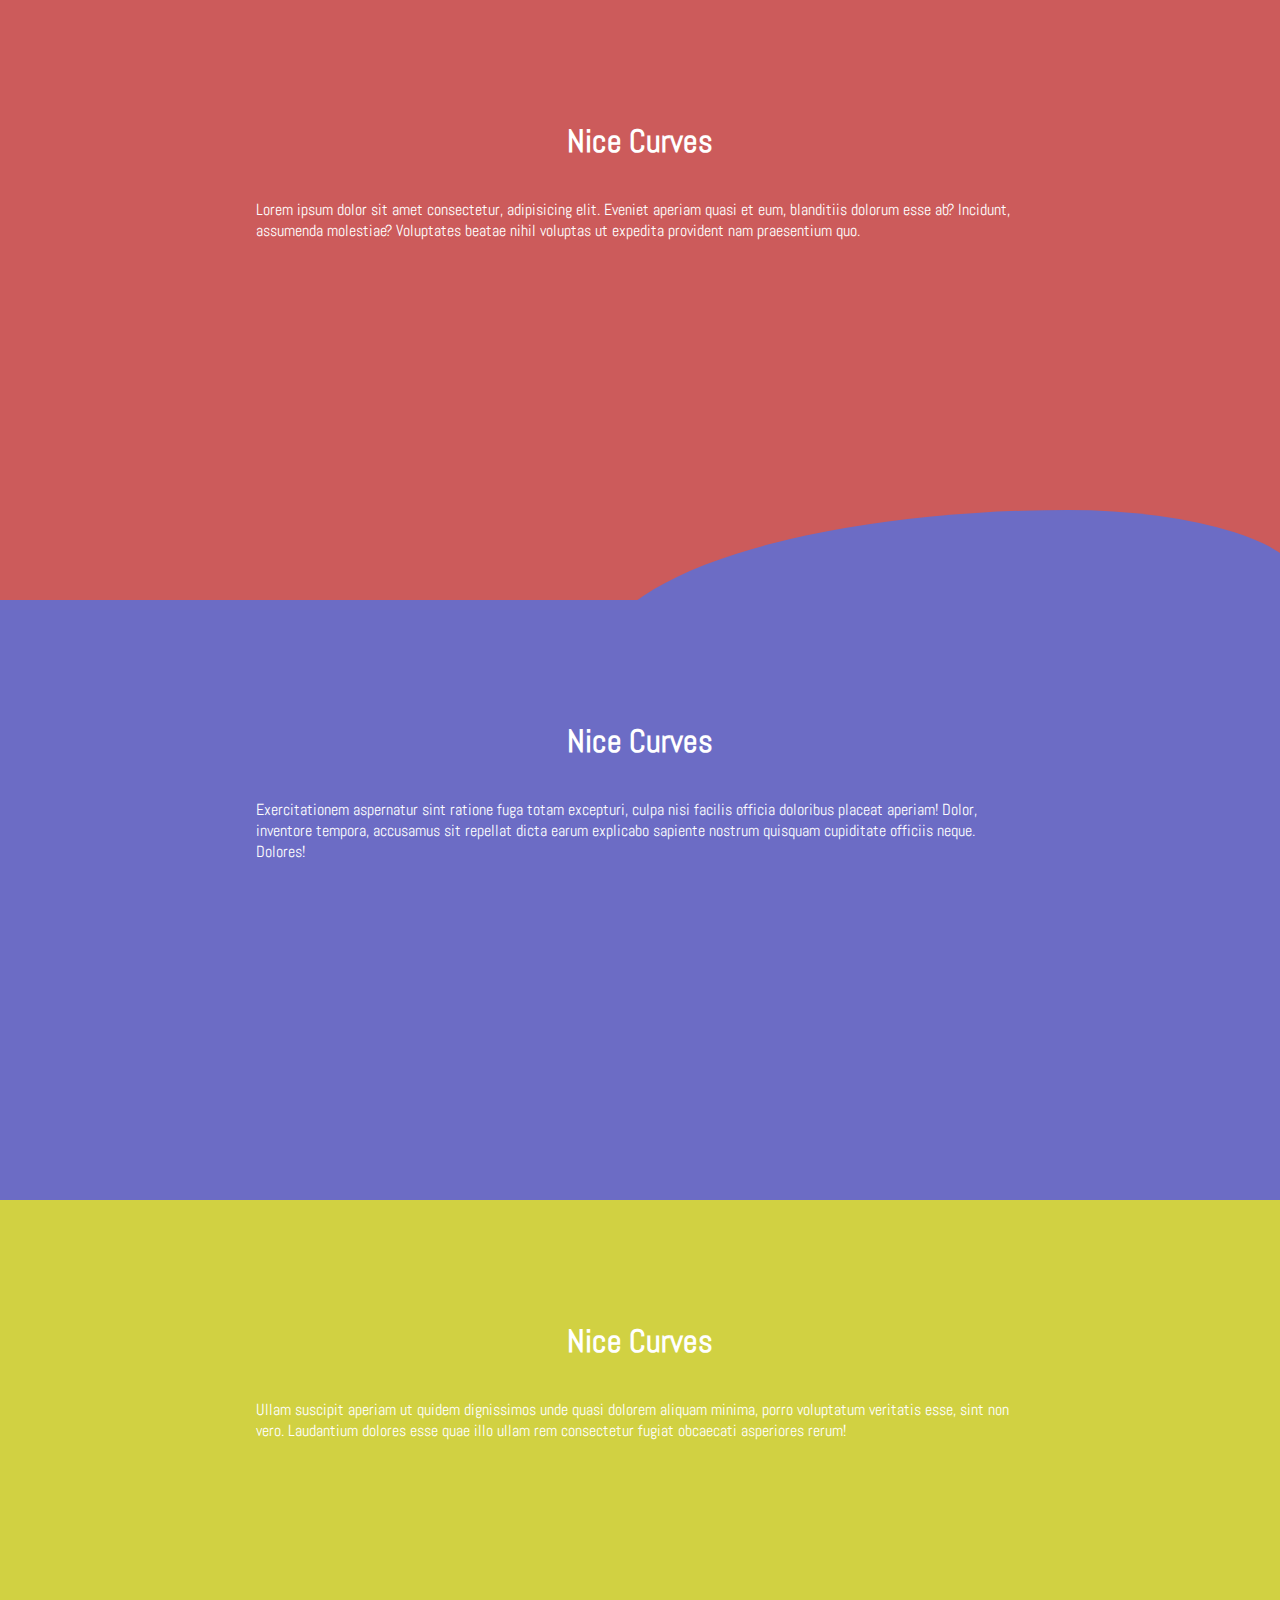
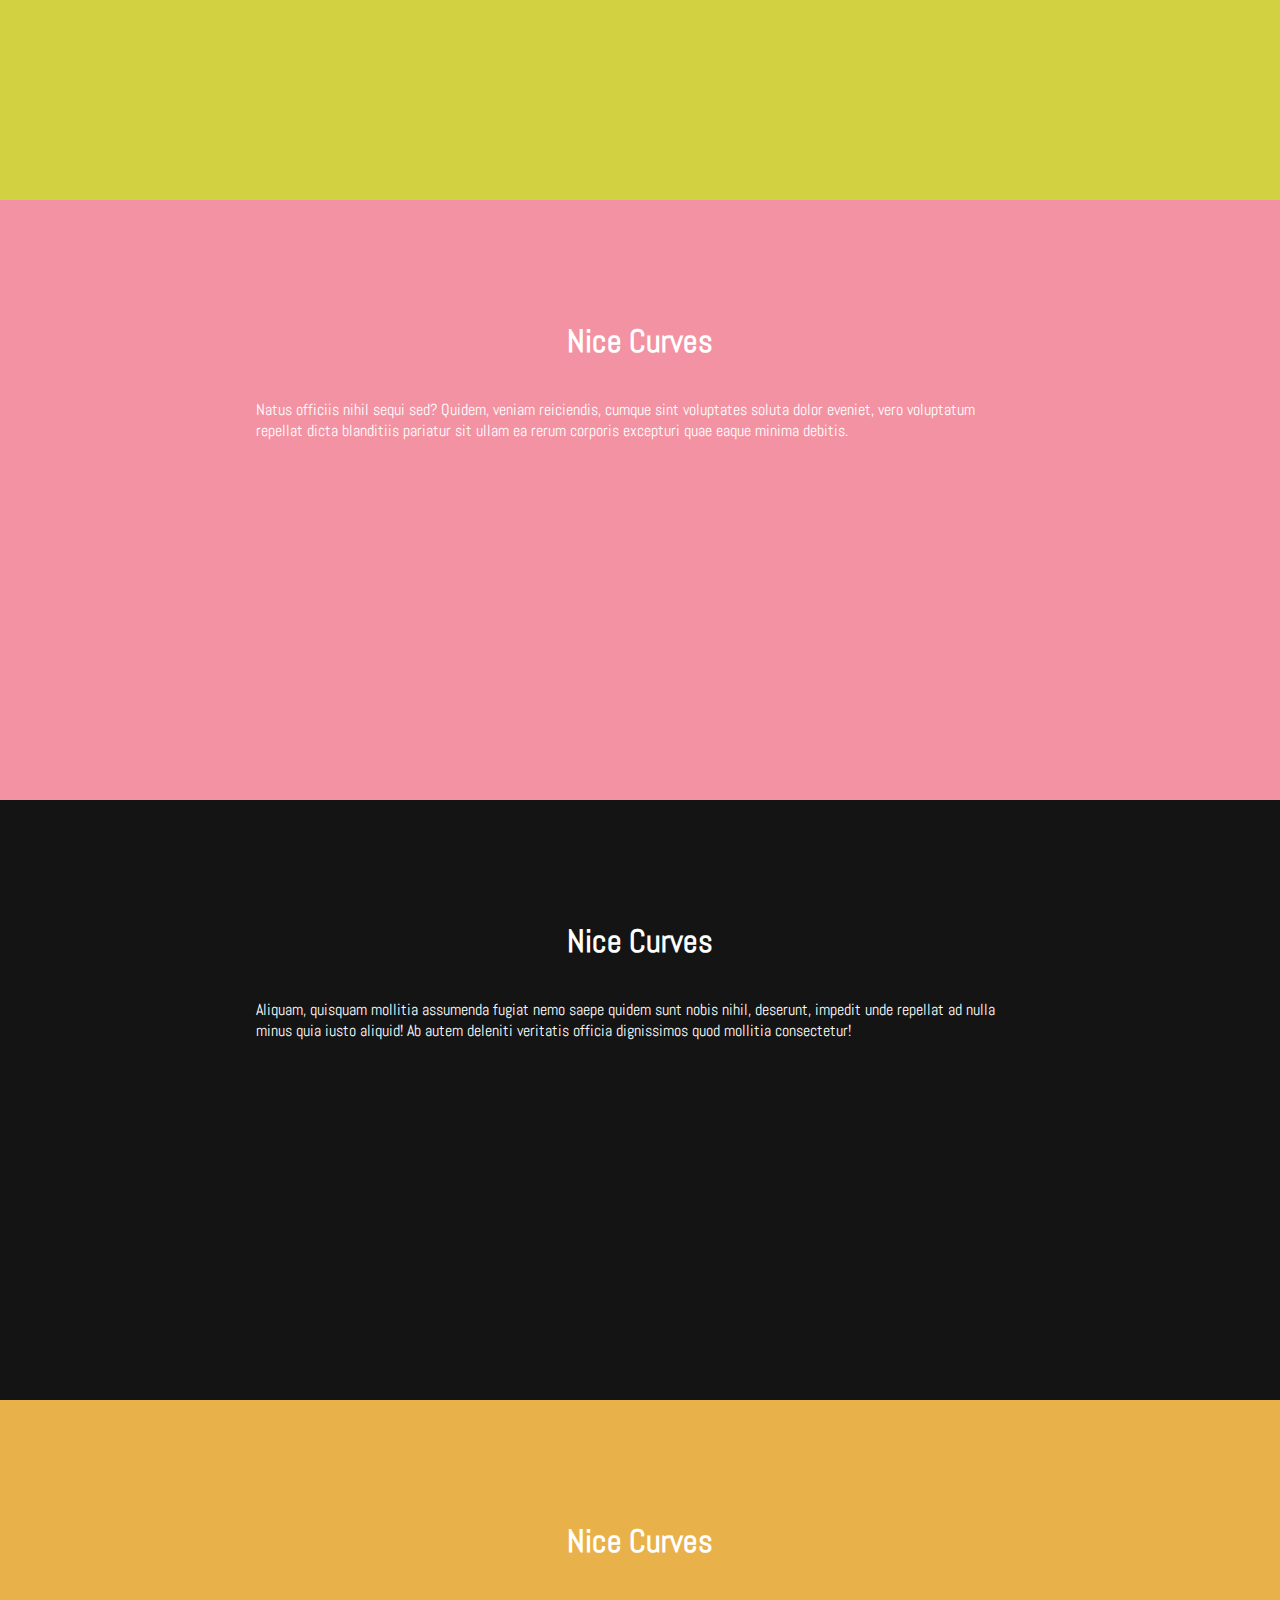
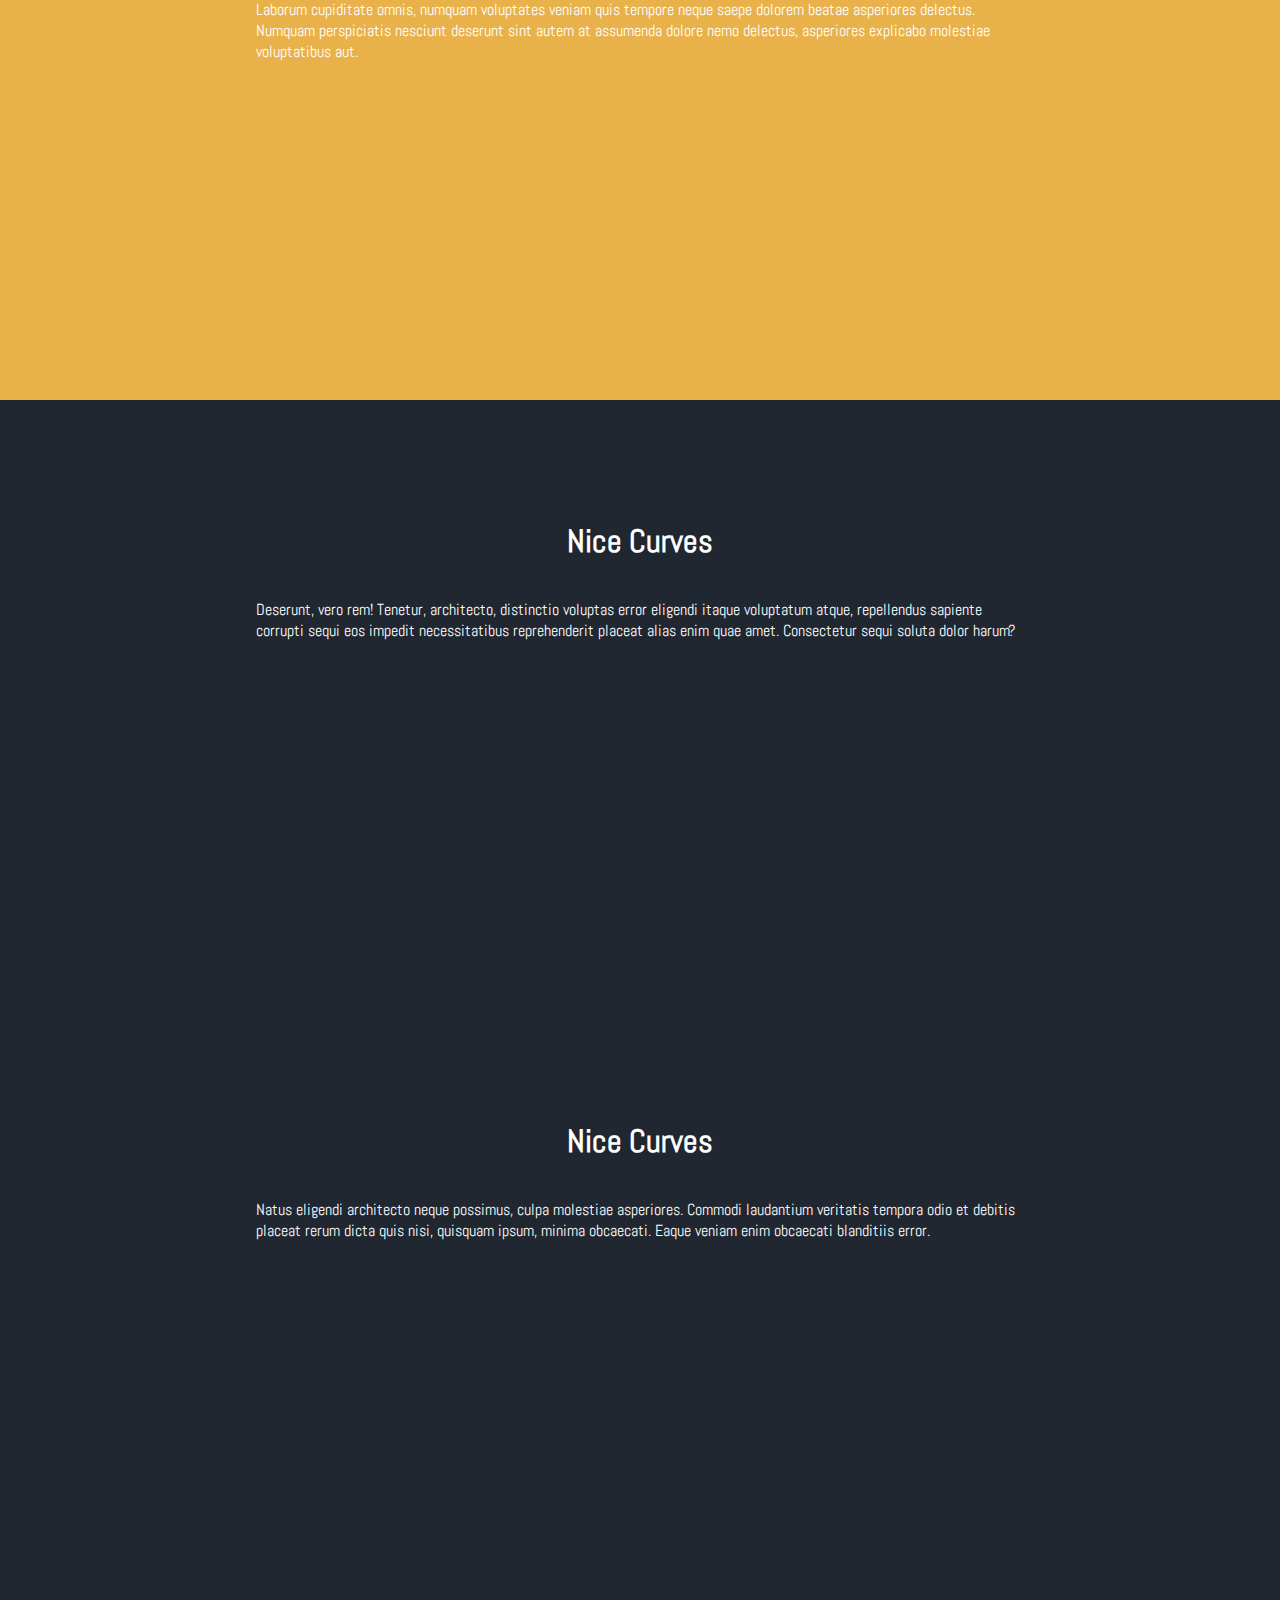
==== index.html @ 6b5265e4 "Add files via upload" ====
<!DOCTYPE html>
<html lang="en">
<head>
    <meta charset="UTF-8">
    <meta name="viewport" content="width=device-width, initial-scale=1.0">
    <title>Wavy Backgrounds</title>
    <link rel="preconnect" href="https://fonts.googleapis.com">
    <link rel="preconnect" href="https://fonts.gstatic.com" crossorigin>
    <link href="https://fonts.googleapis.com/css2?family=Abel&display=swap" rel="stylesheet">
    <link rel="stylesheet" href="style.css">
</head>
<body>

    <section class="red">
        <h1>Nice Curves</h1>
        <p>Lorem ipsum dolor sit amet consectetur, adipisicing elit. Eveniet aperiam quasi et eum, blanditiis dolorum esse ab? Incidunt, assumenda molestiae? Voluptates beatae nihil voluptas ut expedita provident nam praesentium quo.</p>
        <div class="curve"></div>
    </section>

    <section class="blue">
        <h1>Nice Curves</h1>
        <p>Exercitationem aspernatur sint ratione fuga totam excepturi, culpa nisi facilis officia doloribus placeat aperiam! Dolor, inventore tempora, accusamus sit repellat dicta earum explicabo sapiente nostrum quisquam cupiditate officiis neque. Dolores!</p>
    </section>

    <section class="yellow">
        <h1>Nice Curves</h1>
        <p>Ullam suscipit aperiam ut quidem dignissimos unde quasi dolorem aliquam minima, porro voluptatum veritatis esse, sint non vero. Laudantium dolores esse quae illo ullam rem consectetur fugiat obcaecati asperiores rerum!</p>
    </section>

    <section class="pink">
        <h1>Nice Curves</h1>
        <p>Natus officiis nihil sequi sed? Quidem, veniam reiciendis, cumque sint voluptates soluta dolor eveniet, vero voluptatum repellat dicta blanditiis pariatur sit ullam ea rerum corporis excepturi quae eaque minima debitis.</p>
    </section>

    <section class="black">
        <h1>Nice Curves</h1>
        <p>Aliquam, quisquam mollitia assumenda fugiat nemo saepe quidem sunt nobis nihil, deserunt, impedit unde repellat ad nulla minus quia iusto aliquid! Ab autem deleniti veritatis officia dignissimos quod mollitia consectetur!</p>
    </section>

    <section class="orange">
        <h1>Nice Curves</h1>
        <p>Laborum cupiditate omnis, numquam voluptates veniam quis tempore neque saepe dolorem beatae asperiores delectus. Numquam perspiciatis nesciunt deserunt sint autem at assumenda dolore nemo delectus, asperiores explicabo molestiae voluptatibus aut.</p>
    </section>

    <section>
        <h1>Nice Curves</h1>
        <p>Deserunt, vero rem! Tenetur, architecto, distinctio voluptas error eligendi itaque voluptatum atque, repellendus sapiente corrupti sequi eos impedit necessitatibus reprehenderit placeat alias enim quae amet. Consectetur sequi soluta dolor harum?</p>
    </section>
    
    <section>
        <h1>Nice Curves</h1>
        <p>Natus eligendi architecto neque possimus, culpa molestiae asperiores. Commodi laudantium veritatis tempora odio et debitis placeat rerum dicta quis nisi, quisquam ipsum, minima obcaecati. Eaque veniam enim obcaecati blanditiis error.</p>
    </section>    
    
</body>
</html>
---- style.css ----
*{
font-family: "Abel", sans-serif;
}

body{
    margin: 0;
    color: white;
    background: #202731;
    overflow-x: hidden;
}

section{
    position: relative;
    display: flex;
    flex-direction: column;
    align-items: center;
    min-height: 400px;
    padding: 100px 20vw;
}

.blue{
    background: rgb(108, 108, 197);
}

.pink{
    background: rgb(243, 146, 162);
}

.purple{
    background: rgb(173, 89, 173);
}

.orange{
    background: rgb(233, 177, 74);
}

.red{
    background: rgb(204, 91, 91);
}

.black{
    background: rgb(20, 20, 20);
}

.yellow{
    background: rgb(209, 209, 66);
}

.curve{
    position: absolute;
    height: 225px;
    width: 100%;
    bottom: 0;
}

.curve::before{
content:'';
display: block;
position: absolute;
border-radius: 100% 50%;
width: 55%;
height: 100%;
background-color: rgb(108, 108, 197);
transform: translate(85%, 60%);
}

.curve::after{
content:'';
display: block;
position: absolute;
border-radius: 100% 50%;
width: 55%;
height: 100%;
background-color: orange;
transform: translate(-4%, 40%);
z-index: -1;
}
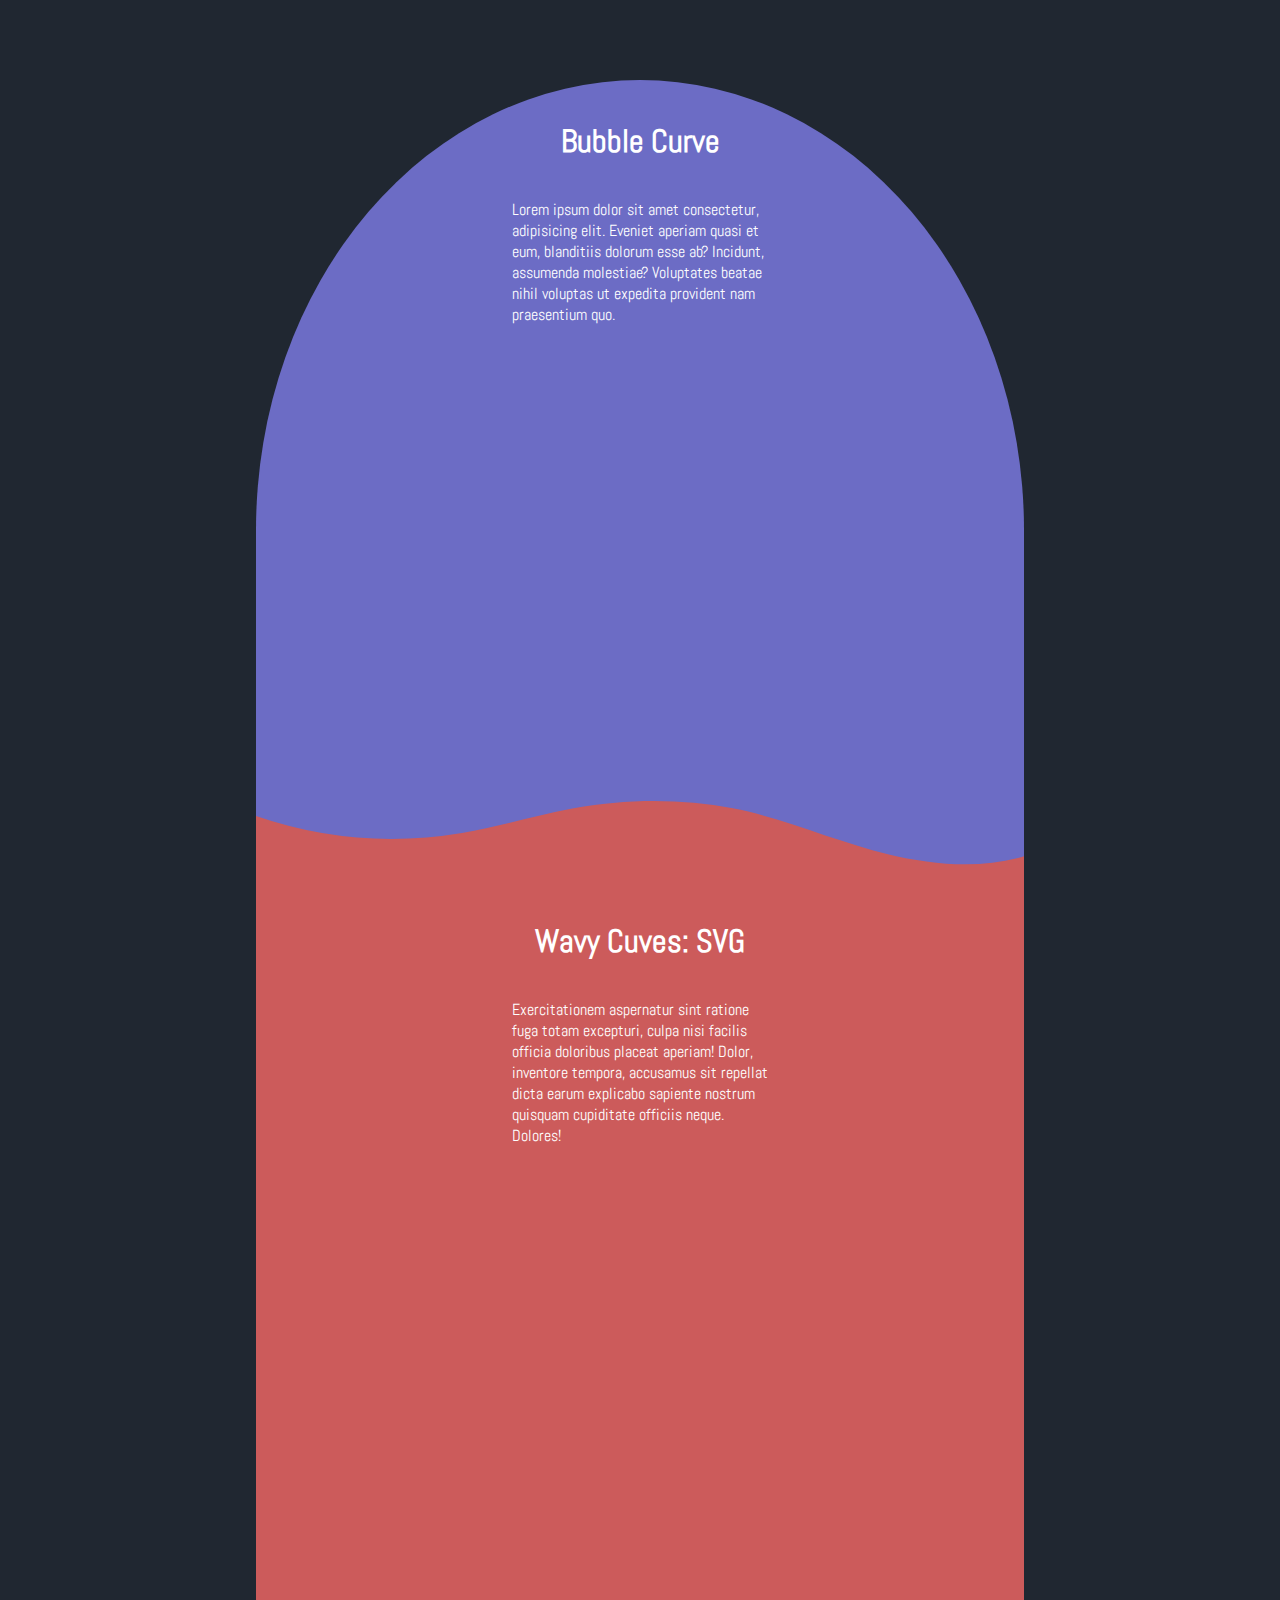
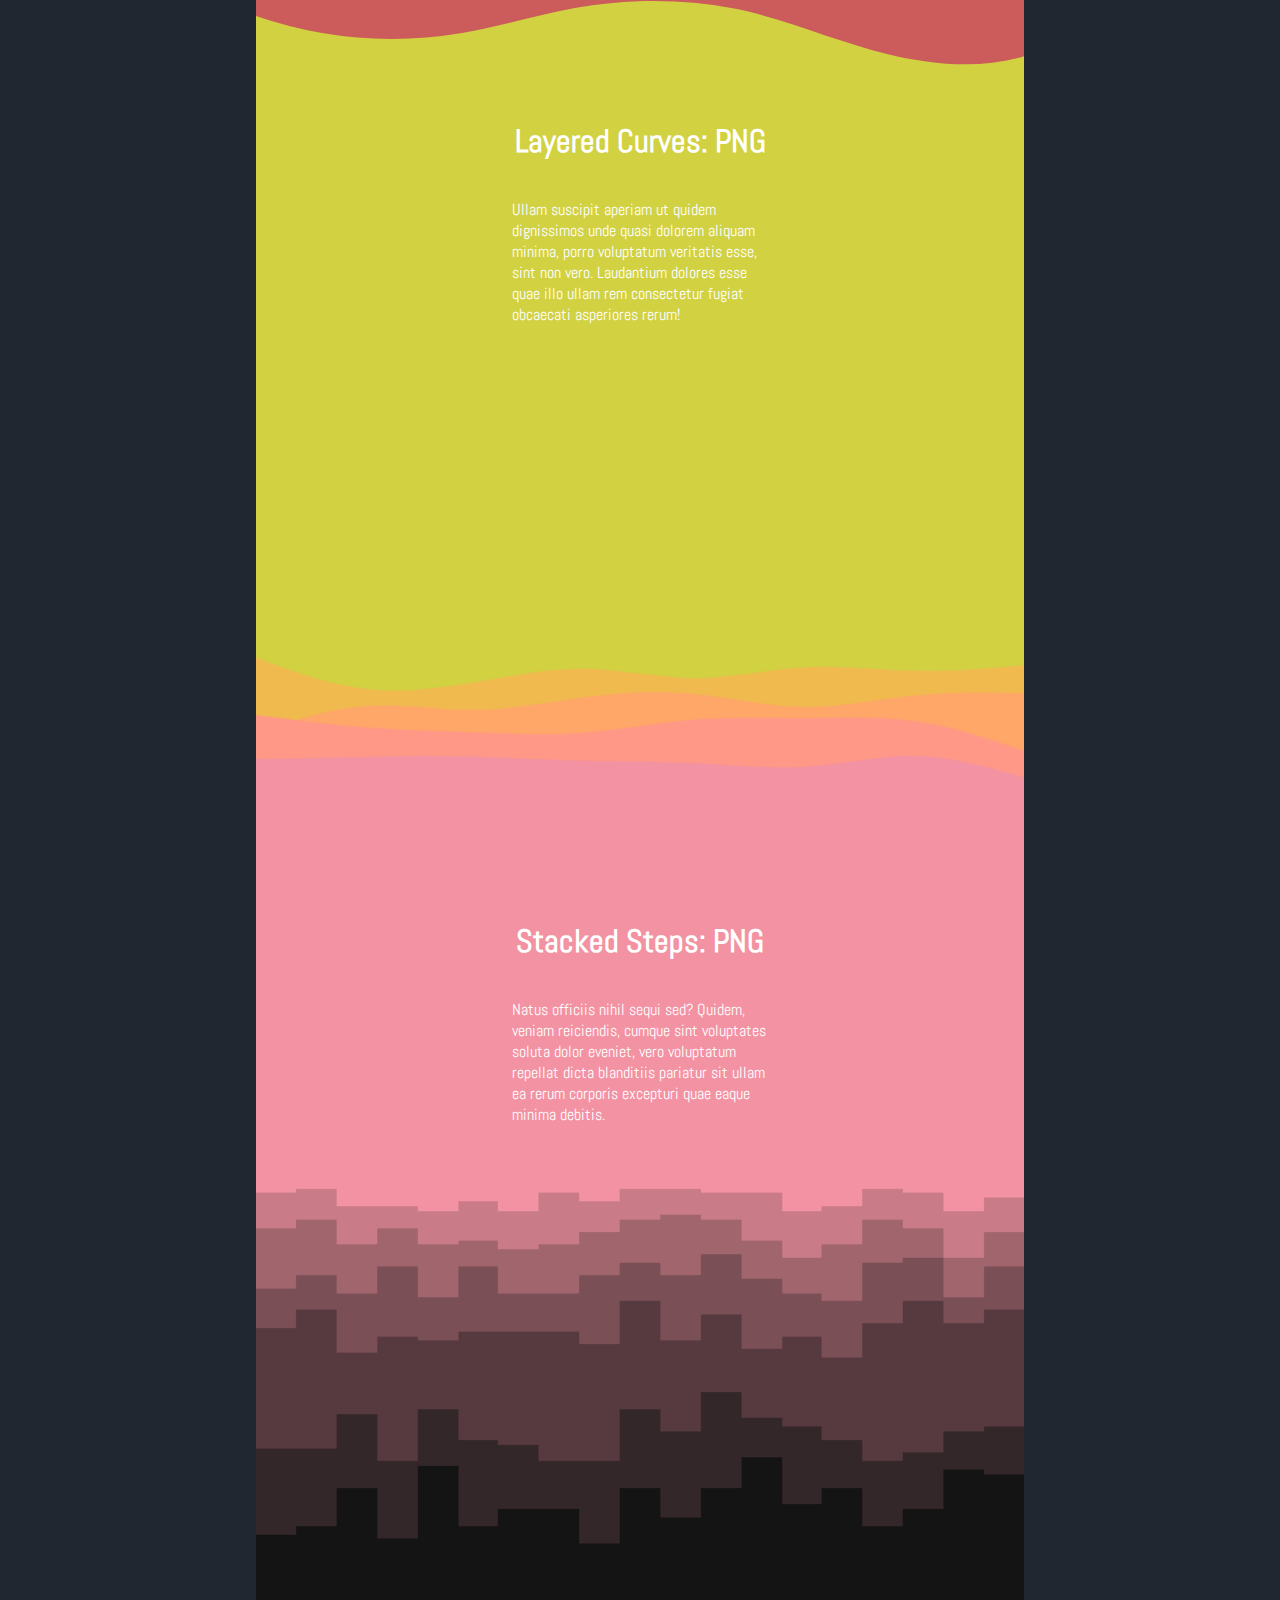
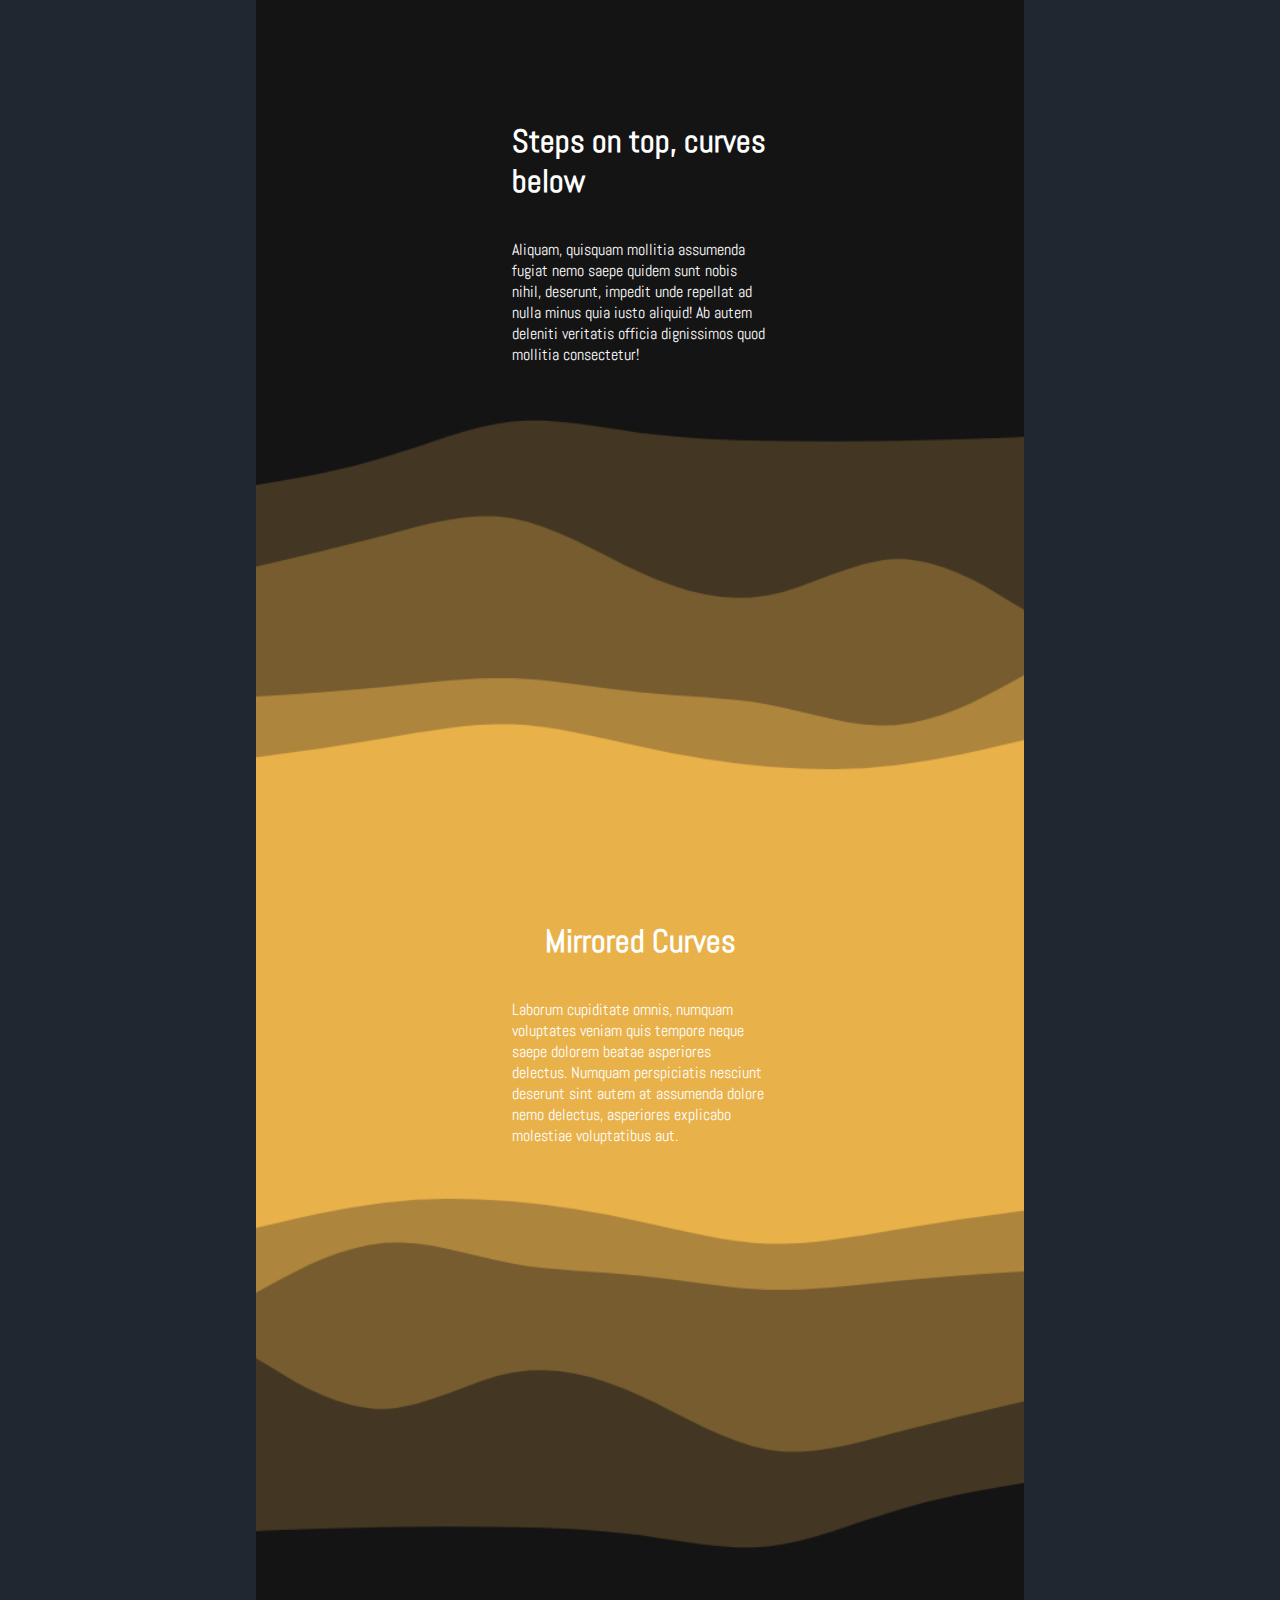
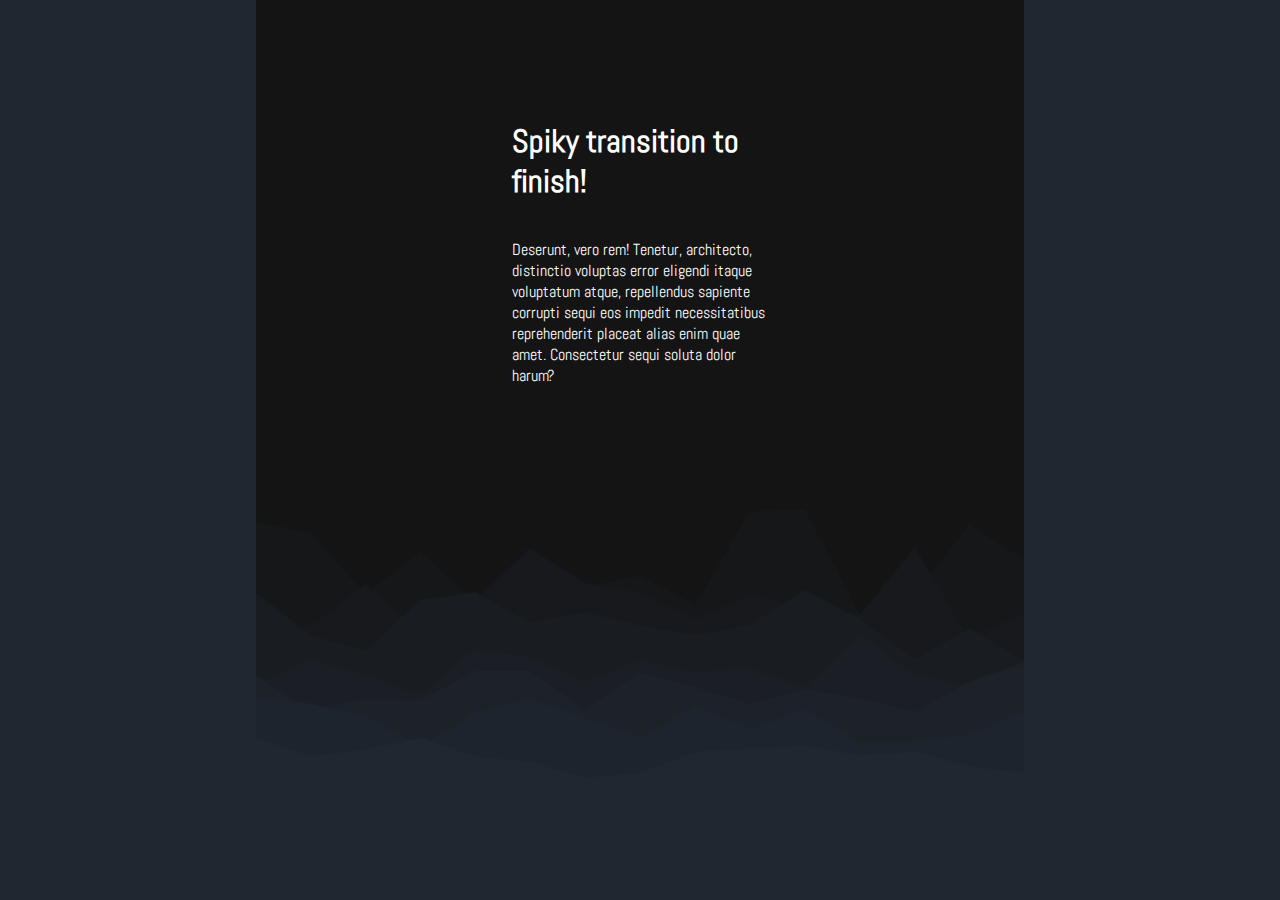
==== commit fd3d98c6: "Add files via upload" ====
--- a/index.html
+++ b/index.html
@@ -11,46 +11,73 @@
 </head>
 <body>
 
-    <section class="red">
-        <h1>Nice Curves</h1>
+    <section class=" bubble">
+        <h1>Bubble Curve</h1>
         <p>Lorem ipsum dolor sit amet consectetur, adipisicing elit. Eveniet aperiam quasi et eum, blanditiis dolorum esse ab? Incidunt, assumenda molestiae? Voluptates beatae nihil voluptas ut expedita provident nam praesentium quo.</p>
-        <div class="curve"></div>
+    
+       
+    
     </section>
 
-    <section class="blue">
-        <h1>Nice Curves</h1>
+    <section class="red">
+        <div class="custom-shape-divider-top-1721498366">
+            <svg data-name="Layer 1" xmlns="http://www.w3.org/2000/svg" viewBox="0 0 1200 120" preserveAspectRatio="none">
+                <path d="M321.39,56.44c58-10.79,114.16-30.13,172-41.86,82.39-16.72,168.19-17.73,250.45-.39C823.78,31,906.67,72,985.66,92.83c70.05,18.48,146.53,26.09,214.34,3V0H0V27.35A600.21,600.21,0,0,0,321.39,56.44Z" class="shape-fill"></path>
+            </svg>
+        </div>
+        
+        <h1>Wavy Cuves: SVG </h1>
         <p>Exercitationem aspernatur sint ratione fuga totam excepturi, culpa nisi facilis officia doloribus placeat aperiam! Dolor, inventore tempora, accusamus sit repellat dicta earum explicabo sapiente nostrum quisquam cupiditate officiis neque. Dolores!</p>
+    
+    
+        
     </section>
 
     <section class="yellow">
-        <h1>Nice Curves</h1>
+        <h1>Layered Curves: PNG</h1>
         <p>Ullam suscipit aperiam ut quidem dignissimos unde quasi dolorem aliquam minima, porro voluptatum veritatis esse, sint non vero. Laudantium dolores esse quae illo ullam rem consectetur fugiat obcaecati asperiores rerum!</p>
+    
+        <div class="custom-shape-divider-top-1721498257">
+            <svg data-name="Layer 1" xmlns="http://www.w3.org/2000/svg" viewBox="0 0 1200 120" preserveAspectRatio="none">
+                <path d="M321.39,56.44c58-10.79,114.16-30.13,172-41.86,82.39-16.72,168.19-17.73,250.45-.39C823.78,31,906.67,72,985.66,92.83c70.05,18.48,146.53,26.09,214.34,3V0H0V27.35A600.21,600.21,0,0,0,321.39,56.44Z" class="shape-fill"></path>
+            </svg>
+        </div>
+        <div class="spacer layer1"></div>
     </section>
 
+   
+
     <section class="pink">
-        <h1>Nice Curves</h1>
+        <h1>Stacked Steps: PNG</h1>
         <p>Natus officiis nihil sequi sed? Quidem, veniam reiciendis, cumque sint voluptates soluta dolor eveniet, vero voluptatum repellat dicta blanditiis pariatur sit ullam ea rerum corporis excepturi quae eaque minima debitis.</p>
+    
+    <div class="spacer layer2"></div>
+    
     </section>
 
     <section class="black">
-        <h1>Nice Curves</h1>
+        <div class="spacer layer3 flip"></div>
+        <h1>Steps on top, curves below</h1>
         <p>Aliquam, quisquam mollitia assumenda fugiat nemo saepe quidem sunt nobis nihil, deserunt, impedit unde repellat ad nulla minus quia iusto aliquid! Ab autem deleniti veritatis officia dignissimos quod mollitia consectetur!</p>
+        
+    
     </section>
 
     <section class="orange">
-        <h1>Nice Curves</h1>
+        <h1>Mirrored Curves</h1>
         <p>Laborum cupiditate omnis, numquam voluptates veniam quis tempore neque saepe dolorem beatae asperiores delectus. Numquam perspiciatis nesciunt deserunt sint autem at assumenda dolore nemo delectus, asperiores explicabo molestiae voluptatibus aut.</p>
+    
+        <div class="spacer layer3"></div>
     </section>
 
-    <section>
-        <h1>Nice Curves</h1>
+    <section class="black">
+        <h1>Spiky transition to finish!</h1>
         <p>Deserunt, vero rem! Tenetur, architecto, distinctio voluptas error eligendi itaque voluptatum atque, repellendus sapiente corrupti sequi eos impedit necessitatibus reprehenderit placeat alias enim quae amet. Consectetur sequi soluta dolor harum?</p>
+    
+        <div class="spacer layer4"></div>
     </section>
     
-    <section>
-        <h1>Nice Curves</h1>
-        <p>Natus eligendi architecto neque possimus, culpa molestiae asperiores. Commodi laudantium veritatis tempora odio et debitis placeat rerum dicta quis nisi, quisquam ipsum, minima obcaecati. Eaque veniam enim obcaecati blanditiis error.</p>
-    </section>    
+     
     
 </body>
 </html>--- a/style.css
+++ b/style.css
@@ -4,7 +4,7 @@
 }
 
 body{
-    margin: 0;
+    margin: 0 20%;
     color: white;
     background: #202731;
     overflow-x: hidden;
@@ -15,8 +15,13 @@
     display: flex;
     flex-direction: column;
     align-items: center;
-    min-height: 400px;
+    min-height: 500px;
     padding: 100px 20vw;
+    padding-bottom: 200px;
+}
+
+section:last-of-type{
+    margin-bottom: 100px;
 }
 
 .blue{
@@ -47,32 +52,97 @@
     background: rgb(209, 209, 66);
 }
 
-.curve{
-    position: absolute;
-    height: 225px;
-    width: 100%;
-    bottom: 0;
+p{
+    z-index: 2;
 }
 
-.curve::before{
-content:'';
-display: block;
-position: absolute;
-border-radius: 100% 50%;
-width: 55%;
-height: 100%;
-background-color: rgb(108, 108, 197);
-transform: translate(85%, 60%);
+h1{
+    z-index: 2;
 }
 
-.curve::after{
-content:'';
-display: block;
-position: absolute;
-border-radius: 100% 50%;
-width: 55%;
-height: 100%;
-background-color: orange;
-transform: translate(-4%, 40%);
-z-index: -1;
+.bubble::after{
+    content:'';
+    border-top-left-radius: 80% 100%;
+    border-top-right-radius: 80% 100%;
+    position: absolute;
+    bottom: 0;
+    height: 90%;
+    width: 100%;
+    background-color: rgb(108, 108, 197);
 }
+
+.custom-shape-divider-top-1721498257 {
+    position: absolute;
+    top: 0;
+    left: 0;
+    width: 100%;
+    overflow: hidden;
+    line-height: 0;
+}
+
+.custom-shape-divider-top-1721498257 svg {
+    position: relative;
+    display: block;
+    width: calc(100% + 1.3px);
+    height: 70px;
+}
+
+.custom-shape-divider-top-1721498257 .shape-fill {
+    fill: #CC5B5B;
+}
+
+.custom-shape-divider-top-1721498366 {
+    position: absolute;
+    top: 0;
+    left: 0;
+    width: 100%;
+    overflow: hidden;
+    line-height: 0;
+}
+
+.custom-shape-divider-top-1721498366 svg {
+    position: relative;
+    display: block;
+    width: calc(100% + 1.3px);
+    height: 70px;
+}
+
+.custom-shape-divider-top-1721498366 .shape-fill {
+    fill: #6C6CC5;
+}
+
+.spacer{
+    aspect-ratio: 16/9;
+    width: 100%;
+    background-repeat: no-repeat;
+    background-position: center;
+    background-size: cover;
+    position: absolute;
+    z-index: 1;
+    margin: 0;
+    padding: 0;
+    display: flex;
+    bottom: 0;
+   
+}
+
+.layer1{
+    background-image: url('./svg1.png');
+}
+
+.layer2{
+    background-image: url('./stacked-steps.png');
+}
+
+.layer3{
+    background-image: url('./stacked-waves.png');
+}
+
+.layer4{
+    background-image: url('./layered-peaks-haikei.png');
+}
+
+.flip{
+    transform: rotate(180deg);
+}
+
